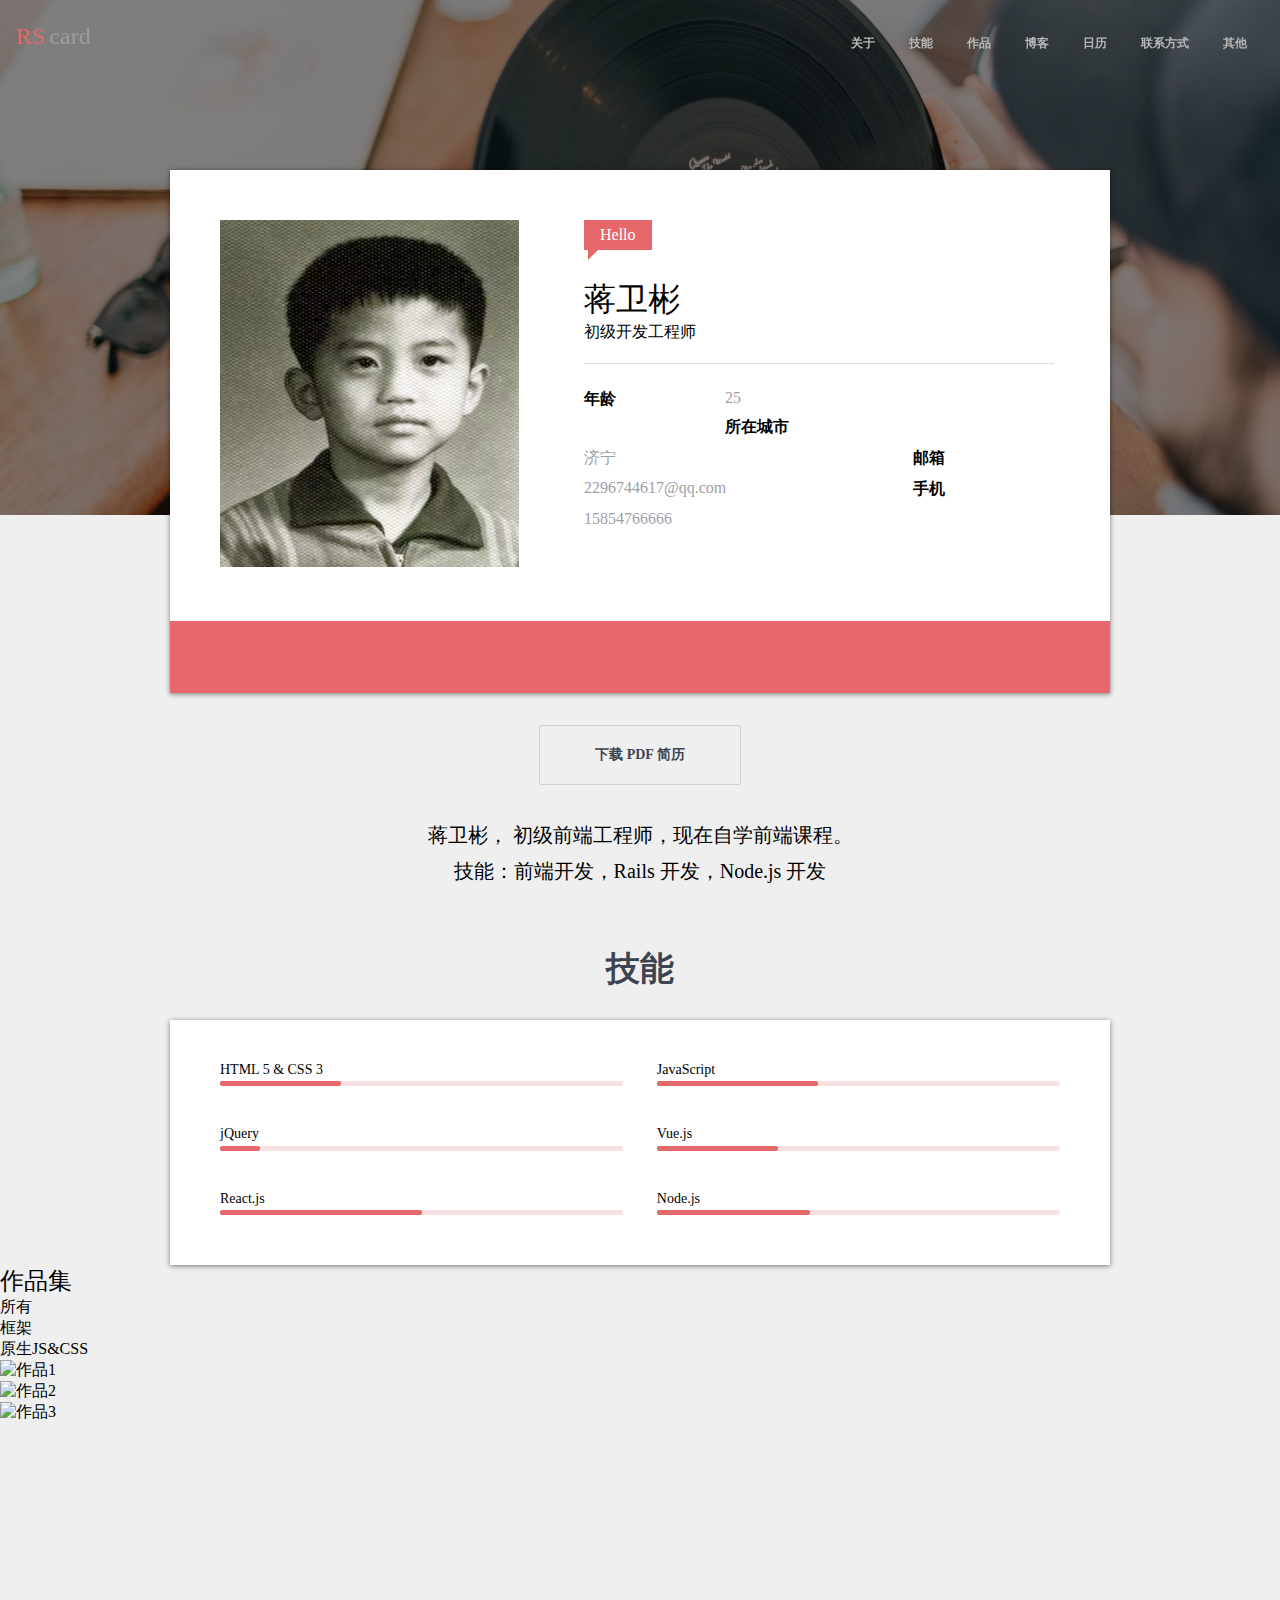
==== index.html @ 1ef12763 "Update index.html" ====
<!DOCTYPE html>
<html>
 <meta http-equiv="Content-Type" content="text/html; charset=utf-8" />
  <head>
    <title>蒋卫彬的个人简历</title>
    <link rel="stylesheet" href="./a.css">
    <script src="//at.alicdn.com/t/font_1127697_jwn58mnvg.js"></script>
    <style type="text/css">
      .icon {
         width: 1em; height: 1em;
         vertical-align: -0.15em;
         fill: currentColor;
         overflow: hidden;
      }
  </style>
  </head>
  <body>
    <div class="topNavBar">
      <div class="topNavBar-inner clearfix">
      <a class="logo" href="#" alt="logo" style="float: left; ">
        <span class="rs">RS</span><span class="card">card</span>
      </a>
      <nav style="float: right;">
        <ul class="clearfix">
          <li>
            <a href="#">关于</a>
          </li>
          <li>
            <a href="#">技能</a>
          </li>
          <li>
            <a href="#">作品</a>
          </li>
          <li>
            <a href="#">博客</a>
          </li>
          <li>
            <a href="#">日历</a>
          </li>
          <li>
            <a href="#">联系方式</a>
          </li>
          <li>
            <a href="#">其他</a>
          </li>
        </ul>
      </nav>
    </div>
  </div>
    <div class="banner">
      <div class="mask"></div>
    </div>
    <main style="">
      <div class="userCard">
        <div class="pictureAndText clearfix">
          <div class="picture">
            <img src="./img/timg.jpg" width="299" height="347" alt="头像">
          </div>
          <div class="text">
              <span class="welcome">Hello
                <span class="triangle"></span>
              </span>
              <h1>蒋卫彬</h1>
              <p>初级开发工程师</p>
              <hr>
              <dl>
                <dt>年龄</dt>
                <dd>25</dd>
                <dt>所在城市</dt>
                <dd>济宁</dd>
                <dt>邮箱</dt>
                <dd>2296744617@qq.com</dd>
                <dt>手机</dt>
                <dd>15854766666</dd>
              </dl>
            </div>
        </div>
        <footer class="media">
          <a href="https://jiang930215.github.io/xinxi/qq.html">
              <svg class="icon" aria-hidden="true">
                  <use xlink:href="#icon-qq"></use>
              </svg>
          </a>
          <a href="https://jiang930215.github.io/xinxi/weixin.html">
              <svg class="icon" aria-hidden="true">
                  <use xlink:href="#icon-weixin"></use>
              </svg>
          </a>
          <a href="https://github.com/jiang930215">
              <svg class="icon" aria-hidden="true">
                  <use xlink:href="#icon-git"></use>
              </svg>
          </a>
          <a href="https://www.zhihu.com/people/jiang-wei-bin-37/activities">
              <svg class="icon" aria-hidden="true">
                  <use xlink:href="#icon-zhihu1"></use>
              </svg>
          </a>
          <a href="https://www.jianshu.com/u/8b30bb9bf24a">
              <svg class="icon" aria-hidden="true">
                  <use xlink:href="#icon-jianshu"></use>
              </svg>
          </a>
        </footer>
      </div>
      <p class="downloadResume-wrapper">
        <a class="downloadResume" href="./resume.pdf" target="_blank" download>下载 PDF 简历</a>
      </p>

      <p class="selfIntroduction">
        蒋卫彬， 初级前端工程师，现在自学前端课程。<br>
        技能：前端开发，Rails 开发，Node.js 开发
      </p>

    </main>
    <section class="skills">
      <h2>技能</h2>
      <ol class="clearfix">
        <li>
         <h3>
          HTML 5 &amp; CSS 3
         </h3>
         <div class="progressBar">
           <div class="progress" style="width: 30%"></div>
         </div>
        </li>
        <li>
          <h3>
              JavaScript
          </h3>
            <div class="progressBar">
              <div class="progress" style="width: 40%"></div>
            </div>
          </li> 
          <li>
            <h3>
                jQuery
            </h3>
              <div class="progressBar">
               <div class="progress" style="width: 10%"></div>
             </div>
          </li> 
          <li>
            <h3>
                Vue.js
            </h3>
               <div class="progressBar">
                 <div class="progress" style="width: 30%"></div>
               </div>
           </li> 
           <li>
            <h3>
                React.js
            </h3>
                <div class="progressBar">
                  <div class="progress" style="width: 50%"></div>
                </div>
           </li> 
           <li>
              <h3>
                  Node.js
              </h3>
                <div class="progressBar">
                   <div class="progress" style="width: 38%"></div>
                </div>
           </li> 
      </ol>
    </section>
    <section class="portfolio">
      <h2>作品集</h2>
      <nav>
        <ol class="clearfix">
          <li id="portfolio1">所有</li>
          <li id="portfolio2">框架</li>
          <li id="portfolio3">原生JS&amp;CSS</li>
        </ol>
        <div id="portfolioBar" class="bar state-1">
          <div class="bar-inner"></div>
        </div>
      </nav>
     <script>
       portfolio1.onclick= function(){
         portfolioBar.className = 'bar state-1'
       }
       portfolio2.onclick= function(){
         portfolioBar.className = 'bar state-2'
       }
       portfolio3.onclick= function(){
         portfolioBar.className = 'bar state-3'
       }
     </script>
      <div class="works" style="height:597px;">
        <div class="big" style="top: 0; left: 0;">
          <img src="./img/1.jpg" alt="作品1">
        </div>
        <div class="small" style="top: 0; left: 645px;">
          <img src="./img/2.jpg" alt="作品2">
        </div>
        <div class="small" style="top: 298px; left: 645px;">
          <img src="./img/3.jpg" alt="作品3">
        </div>
      </div>

    </section>
  </body>
</html>
---- a.css ----
body{
  background:#efefef;
  margin: 0;
}
a{
   color: inherit;
   text-decoration: none;
}
*{
  margin: 0;padding: 0;
}
hr{
  height: 0;
  border: none;
  border-top: 1px solid #dedede;
}
ul,ol{
  list-style: none;
}
h1,h2,h3,h4,h5,h6{
  font-weight: normal;
}
.clearfix::after{
  content: '';
  display: block;
  clear: both;
}
.topNavBar {
  padding: 20px 0 20px 0;
  position: fixed;
  top: 0;
  left: 0;
  width: 100%;
}
.topNavBar-inner{
  padding: 0 16px 0 16px;
}
.topNavBar nav{
  padding-top: 7px;
  padding-bottom: 0px;
}
.topNavBar nav>ul{
  list-style: none;
  margin: 0;
  padding: 0;

}
.topNavBar nav>ul>li{
  float: left;
  margin-left: 17px;
  margin-right: 17px;
}
.topNavBar nav>ul>li>a{
  font-size: 12px;
  color: #B7B7B7;
  font-weight: bold;
  border-top: 3px solid transparent;
  border-bottom: 3px solid transparent;
  padding-top: 5px;
  padding-bottom: 5px;
  display: block;
}
.topNavBar nav>ul>li>a:hover{
  border-bottom: 3px solid #e06567;
}

.topNavBar .logo{
  font-size: 24px;
  font-family: "Arial Black";
  padding-top: 3px;
  padding-bottom: 4px;
 }
 .topNavBar .logo .rs{
  margin-right: 4px;
  color: #e6686a;
 }
.topNavBar .logo .card{
  color: #9a9da2;
}
.banner{
  height: 515px;
  background-image: url(./img/rs-cover.jpg);
  background-position: center center;
  background-size: cover;
}
.banner .mask{
  height: 515px;
  background-color: rgba(0, 0, 0,0.5);
}
.userCard{
  max-width: 940px;
  margin-left: auto;
  margin-right: auto;
  background-color: #ffffff;
  box-shadow: 0px 1px 5px 0px rgba(0,0,0,0.5);
}
.userCard .welcome{
  background: #e6686a;
  color: white;
  display: inline-block;
  padding: 4px 16px;
  line-height: 22px;
  position: relative;
  margin-bottom: 10px;
}
.userCard .welcome .triangle{
 display: block;
 border: 10px solid transparent;
 width: 0px;
 border-left-color:  #e6686a;
 border-top-width: 0px;
 position: absolute;
 left: 4px;
 top: 100%;
}
.userCard .picture{
  float: left;
}
.userCard .text{
  float: left;
  margin-left: 65px;
  width: 470px;
}
.userCard .text h1{
  margin-top: 18px;
}
.userCard .text hr{
  margin: 20px 0;
}
.userCard .pictureAndText{
  padding: 50px;
}
.userCard dl dt,
.userCard dl dd{
  float: left;
  padding: 5px 0;
}
.userCard dl dt{
  width: 30%;
  font-weight: bold;
}
.userCard dl dd{
  width: 70%;
  color: #9da0a7;
}
.userCard>footer.media{
  background:#e6686a;
  text-align: center;
}
.userCard>footer.media>a{
display: inline-block;
width: 40px;
line-height: 30px;
padding: 5px 0;
border-radius: 50%;
margin: 16px;
}
.userCard>footer.media>a:hover{
  background: #cf5d5f;
}
.userCard svg{
  width: 30px;
  height: 30px;
  fill: white;
  vertical-align: top;
}
body > main{
  margin-top: -345px;
}
body > main .downloadResume-wrapper{
  text-align:center;
}
body > main .downloadResume{
  font-size: 14px;
  line-height: 16px;
  padding: 21px 55px;
  border: 1px solid #cdcfd1;
  background: #EFEFEF;
  display: inline-block;
  border-radius: 2px;
  color: #3d4451;
  font-weight:bold;
  margin: 32px 0;
  transition: box-shadow 0.3s;
}
body > main .downloadResume:hover{
  box-shadow: 0px 4px 13px 0px rgba(0,0,0,0.2);
}
.selfIntroduction{
  max-width: 940px;
  margin-left: auto;
  margin-right: auto; 
  text-align: center;
  font-family: kaiti;
  line-height: 1.8;
  font-size: 20px;
}
section.skills{
  max-width: 940px;
  margin-left: auto;
  margin-right: auto; 
  margin-top: 60px;
}
section.skills>h2{
  text-align: center;
  color: #3d4451;
  font-size: 34px;
  line-height: 1.2;
  font-weight: 600;
  text-align: center;
}
section.skills h3{
  font-size: 14px;
  line-height:1.1;
  padding-right: 40px;
}
section.skills>ol{
  background: white;
  box-shadow: 0px 1px 5px 0px rgba(0,0,0,0.5);
  padding: 42px 50px 10px;
  margin-top: 30px;
}
section.skills>ol>li{
  float: left;
  width: 48%;
  box-sizing: border-box;
}
section.skills>ol>li:nth-child(even){
  float:right;
}
section.skills .progressBar{
  height: 5px;
  background: #fae1e1;
  border-radius: 2px;
  margin: 4px 0 40px;
}
section.skills .progressBar> .progress{
  height: 5px;
  background: #e6686a;
  width: 70%;
  border-radius: 2px;
}
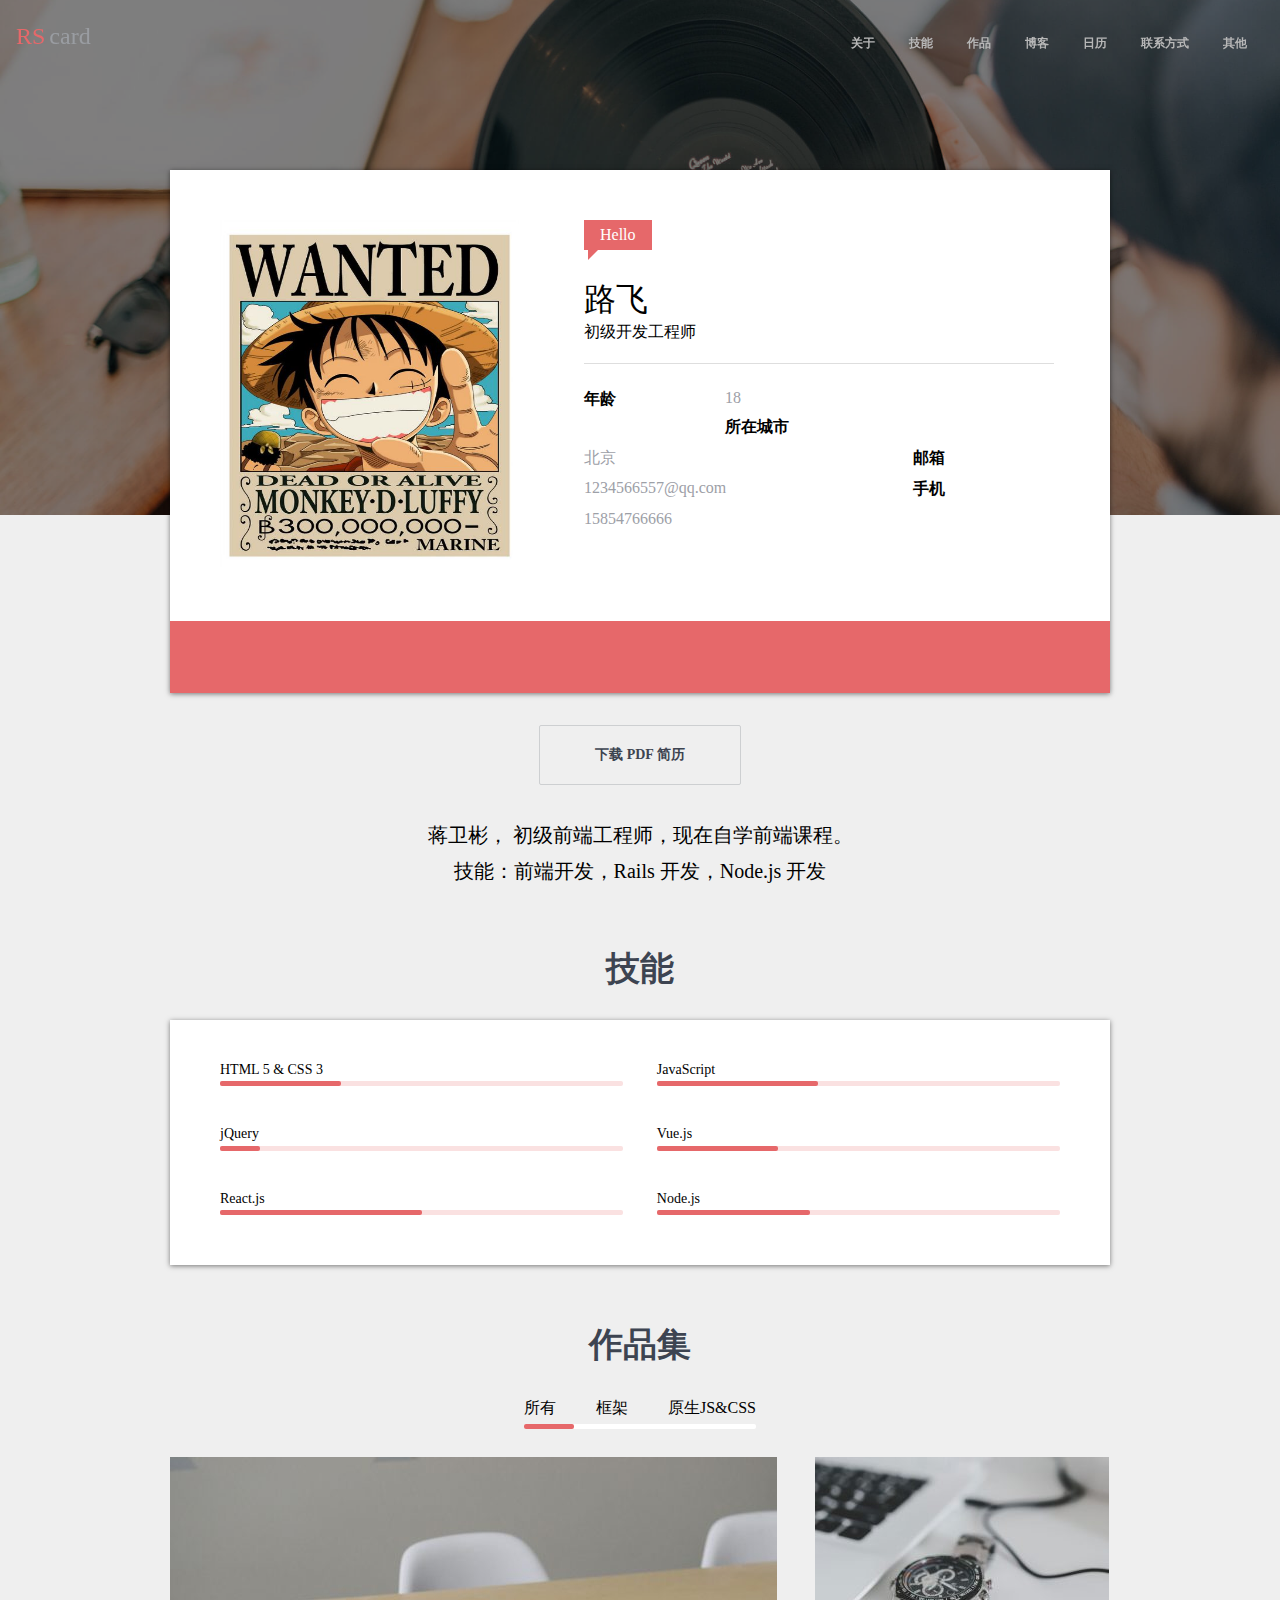
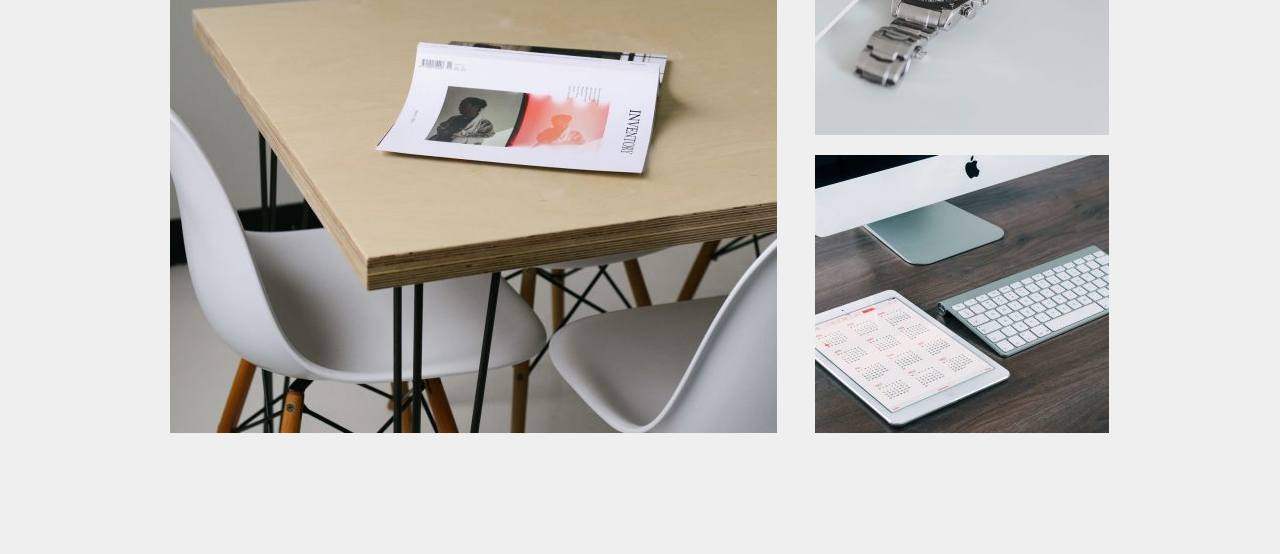
==== commit 1880bcfe: "Update index.html" ====
--- a/index.html
+++ b/index.html
@@ -2,7 +2,7 @@
 <html>
  <meta http-equiv="Content-Type" content="text/html; charset=utf-8" />
   <head>
-    <title>蒋卫彬的个人简历</title>
+    <title>路飞的个人简历</title>
     <link rel="stylesheet" href="./a.css">
     <script src="//at.alicdn.com/t/font_1127697_jwn58mnvg.js"></script>
     <style type="text/css">
@@ -60,16 +60,16 @@
               <span class="welcome">Hello
                 <span class="triangle"></span>
               </span>
-              <h1>蒋卫彬</h1>
+              <h1>路飞</h1>
               <p>初级开发工程师</p>
               <hr>
               <dl>
                 <dt>年龄</dt>
-                <dd>25</dd>
+                <dd>18</dd>
                 <dt>所在城市</dt>
-                <dd>济宁</dd>
+                <dd>北京</dd>
                 <dt>邮箱</dt>
-                <dd>2296744617@qq.com</dd>
+                <dd>1234566557@qq.com</dd>
                 <dt>手机</dt>
                 <dd>15854766666</dd>
               </dl>
--- a/a.css
+++ b/a.css
@@ -195,19 +195,20 @@
   line-height: 1.8;
   font-size: 20px;
 }
-section.skills{
+section.skills,
+section.portfolio{
   max-width: 940px;
   margin-left: auto;
   margin-right: auto; 
   margin-top: 60px;
 }
-section.skills>h2{
+section.skills>h2,
+section.portfolio>h2{
   text-align: center;
   color: #3d4451;
   font-size: 34px;
   line-height: 1.2;
   font-weight: 600;
-  text-align: center;
 }
 section.skills h3{
   font-size: 14px;
@@ -226,7 +227,7 @@
   box-sizing: border-box;
 }
 section.skills>ol>li:nth-child(even){
-  float:right;
+  float:right; 
 }
 section.skills .progressBar{
   height: 5px;
@@ -239,4 +240,61 @@
   background: #e6686a;
   width: 70%;
   border-radius: 2px;
-}+}
+section.portfolio{
+  text-align: center;
+  margin-bottom: 100px;
+}
+section.portfolio > nav{
+  text-align: center;
+}
+section.portfolio > nav > ol{
+margin: 0 auto;
+display: inline-block;
+vertical-align: top;
+}
+section.portfolio > nav > ol > li{
+  float: left;
+  margin-left: 40px;
+  cursor: pointer;
+}
+section.portfolio > nav > ol >li:first-child{
+margin-left: 0;
+}
+section.portfolio > nav{
+  display: inline-block;
+  vertical-align: top;
+  margin-top: 32px;
+}
+section.portfolio > nav .bar{
+  height: 5px;
+  background: white;
+  margin-top: 5px;
+  margin-bottom: 28px;
+  border-radius: 2px;
+}
+section.portfolio > nav .bar-inner{
+height: 100%;
+background: #e6686a;
+border-radius: 2px;
+transition: all 0.3s;
+}
+section.portfolio > nav .bar.state-1 .bar-inner{
+  margin-left: 0;
+  width: 50px;
+}
+section.portfolio > nav .bar.state-2 .bar-inner{
+  margin-left: 65px;
+  width: 50px;
+}
+section.portfolio > nav .bar.state-3 .bar-inner{
+  margin-left: 140px;
+  width: 96px;
+}
+section.portfolio .works{
+  position: relative;
+}
+section.portfolio .works > .big,
+section.portfolio .works > .small{
+  position: absolute;
+}
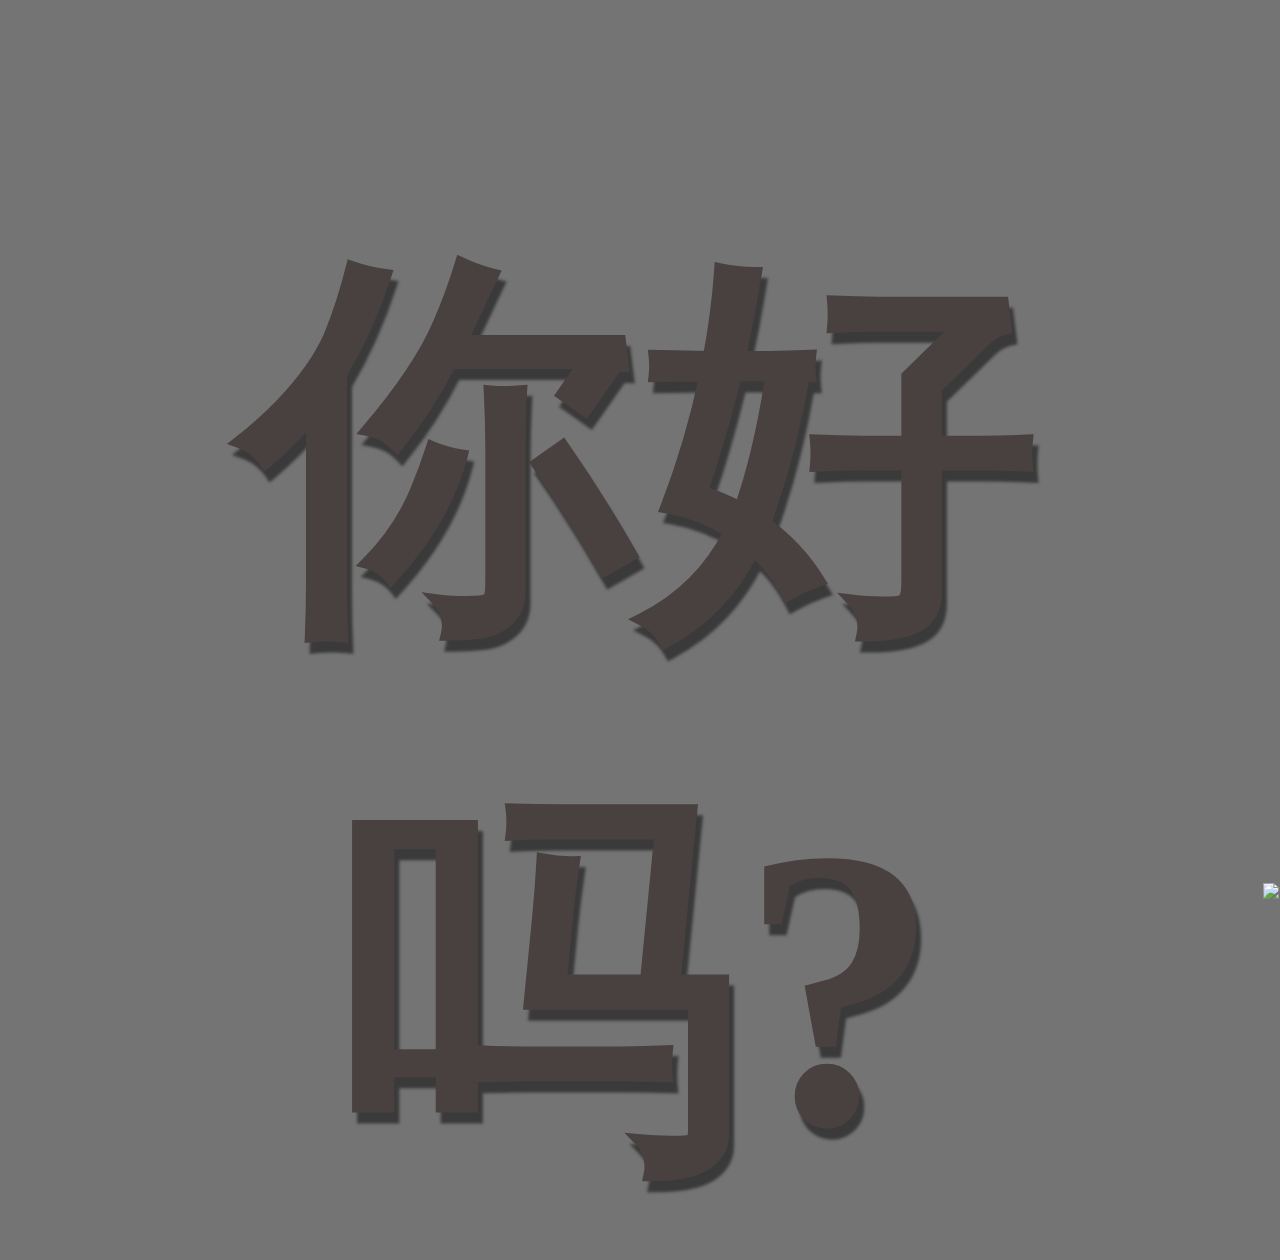
==== commit eefac6c8: "Add files via upload" ====
--- a/index.html
+++ b/index.html
@@ -1,206 +1,48 @@
 <!DOCTYPE html>
-<html>
- <meta http-equiv="Content-Type" content="text/html; charset=utf-8" />
-  <head>
-    <title>路飞的个人简历</title>
-    <link rel="stylesheet" href="./a.css">
-    <script src="//at.alicdn.com/t/font_1127697_jwn58mnvg.js"></script>
-    <style type="text/css">
-      .icon {
-         width: 1em; height: 1em;
-         vertical-align: -0.15em;
-         fill: currentColor;
-         overflow: hidden;
-      }
-  </style>
-  </head>
-  <body>
-    <div class="topNavBar">
-      <div class="topNavBar-inner clearfix">
-      <a class="logo" href="#" alt="logo" style="float: left; ">
-        <span class="rs">RS</span><span class="card">card</span>
-      </a>
-      <nav style="float: right;">
-        <ul class="clearfix">
-          <li>
-            <a href="#">关于</a>
-          </li>
-          <li>
-            <a href="#">技能</a>
-          </li>
-          <li>
-            <a href="#">作品</a>
-          </li>
-          <li>
-            <a href="#">博客</a>
-          </li>
-          <li>
-            <a href="#">日历</a>
-          </li>
-          <li>
-            <a href="#">联系方式</a>
-          </li>
-          <li>
-            <a href="#">其他</a>
-          </li>
-        </ul>
-      </nav>
-    </div>
+<html lang="en">
+<head>
+  <meta charset="UTF-8">
+  <meta name="viewport" content="width=device-width, initial-scale=1.0">
+  <meta http-equiv="X-UA-Compatible" content="ie=edge">
+  <style>
+  *{
+  margin: 0;
+  padding: 0;
+  font-family: \5E7C\5706;
+}
+body {
+  background-color: #747474;
+}
+.welcome {
+  text-align: center;
+  margin-top: 180px;
+}
+.welcome h1 {
+  display: inline-block;
+  text-decoration:none;
+  color: #494040;
+  font-size: 400px;
+  font-weight: 700;
+  text-shadow: 5px 11px 3px rgba(0,0,0,0.5);
+}
+.welcome p {
+  font-size: 20px;
+  font-weight: 400;
+  color: rgb(109, 101, 101);
+  margin-top: 10px;
+}
+img {
+  position: absolute;
+  bottom: 1px;
+  right: 1px;
+}</style>
+  <title>perter</title>
+</head>
+<body>
+  <div class="welcome">
+    <h1>你好吗?</h1>
+    <!-- <p>欢迎来到我的世界</p> -->
   </div>
-    <div class="banner">
-      <div class="mask"></div>
-    </div>
-    <main style="">
-      <div class="userCard">
-        <div class="pictureAndText clearfix">
-          <div class="picture">
-            <img src="./img/timg.jpg" width="299" height="347" alt="头像">
-          </div>
-          <div class="text">
-              <span class="welcome">Hello
-                <span class="triangle"></span>
-              </span>
-              <h1>路飞</h1>
-              <p>初级开发工程师</p>
-              <hr>
-              <dl>
-                <dt>年龄</dt>
-                <dd>18</dd>
-                <dt>所在城市</dt>
-                <dd>北京</dd>
-                <dt>邮箱</dt>
-                <dd>1234566557@qq.com</dd>
-                <dt>手机</dt>
-                <dd>15854766666</dd>
-              </dl>
-            </div>
-        </div>
-        <footer class="media">
-          <a href="https://jiang930215.github.io/xinxi/qq.html">
-              <svg class="icon" aria-hidden="true">
-                  <use xlink:href="#icon-qq"></use>
-              </svg>
-          </a>
-          <a href="https://jiang930215.github.io/xinxi/weixin.html">
-              <svg class="icon" aria-hidden="true">
-                  <use xlink:href="#icon-weixin"></use>
-              </svg>
-          </a>
-          <a href="https://github.com/jiang930215">
-              <svg class="icon" aria-hidden="true">
-                  <use xlink:href="#icon-git"></use>
-              </svg>
-          </a>
-          <a href="https://www.zhihu.com/people/jiang-wei-bin-37/activities">
-              <svg class="icon" aria-hidden="true">
-                  <use xlink:href="#icon-zhihu1"></use>
-              </svg>
-          </a>
-          <a href="https://www.jianshu.com/u/8b30bb9bf24a">
-              <svg class="icon" aria-hidden="true">
-                  <use xlink:href="#icon-jianshu"></use>
-              </svg>
-          </a>
-        </footer>
-      </div>
-      <p class="downloadResume-wrapper">
-        <a class="downloadResume" href="./resume.pdf" target="_blank" download>下载 PDF 简历</a>
-      </p>
-
-      <p class="selfIntroduction">
-        蒋卫彬， 初级前端工程师，现在自学前端课程。<br>
-        技能：前端开发，Rails 开发，Node.js 开发
-      </p>
-
-    </main>
-    <section class="skills">
-      <h2>技能</h2>
-      <ol class="clearfix">
-        <li>
-         <h3>
-          HTML 5 &amp; CSS 3
-         </h3>
-         <div class="progressBar">
-           <div class="progress" style="width: 30%"></div>
-         </div>
-        </li>
-        <li>
-          <h3>
-              JavaScript
-          </h3>
-            <div class="progressBar">
-              <div class="progress" style="width: 40%"></div>
-            </div>
-          </li> 
-          <li>
-            <h3>
-                jQuery
-            </h3>
-              <div class="progressBar">
-               <div class="progress" style="width: 10%"></div>
-             </div>
-          </li> 
-          <li>
-            <h3>
-                Vue.js
-            </h3>
-               <div class="progressBar">
-                 <div class="progress" style="width: 30%"></div>
-               </div>
-           </li> 
-           <li>
-            <h3>
-                React.js
-            </h3>
-                <div class="progressBar">
-                  <div class="progress" style="width: 50%"></div>
-                </div>
-           </li> 
-           <li>
-              <h3>
-                  Node.js
-              </h3>
-                <div class="progressBar">
-                   <div class="progress" style="width: 38%"></div>
-                </div>
-           </li> 
-      </ol>
-    </section>
-    <section class="portfolio">
-      <h2>作品集</h2>
-      <nav>
-        <ol class="clearfix">
-          <li id="portfolio1">所有</li>
-          <li id="portfolio2">框架</li>
-          <li id="portfolio3">原生JS&amp;CSS</li>
-        </ol>
-        <div id="portfolioBar" class="bar state-1">
-          <div class="bar-inner"></div>
-        </div>
-      </nav>
-     <script>
-       portfolio1.onclick= function(){
-         portfolioBar.className = 'bar state-1'
-       }
-       portfolio2.onclick= function(){
-         portfolioBar.className = 'bar state-2'
-       }
-       portfolio3.onclick= function(){
-         portfolioBar.className = 'bar state-3'
-       }
-     </script>
-      <div class="works" style="height:597px;">
-        <div class="big" style="top: 0; left: 0;">
-          <img src="./img/1.jpg" alt="作品1">
-        </div>
-        <div class="small" style="top: 0; left: 645px;">
-          <img src="./img/2.jpg" alt="作品2">
-        </div>
-        <div class="small" style="top: 298px; left: 645px;">
-          <img src="./img/3.jpg" alt="作品3">
-        </div>
-      </div>
-
-    </section>
-  </body>
-</html>
+<a href="https://jiangweibin.top/"><img src="img.png"></a>
+</body>
+</html>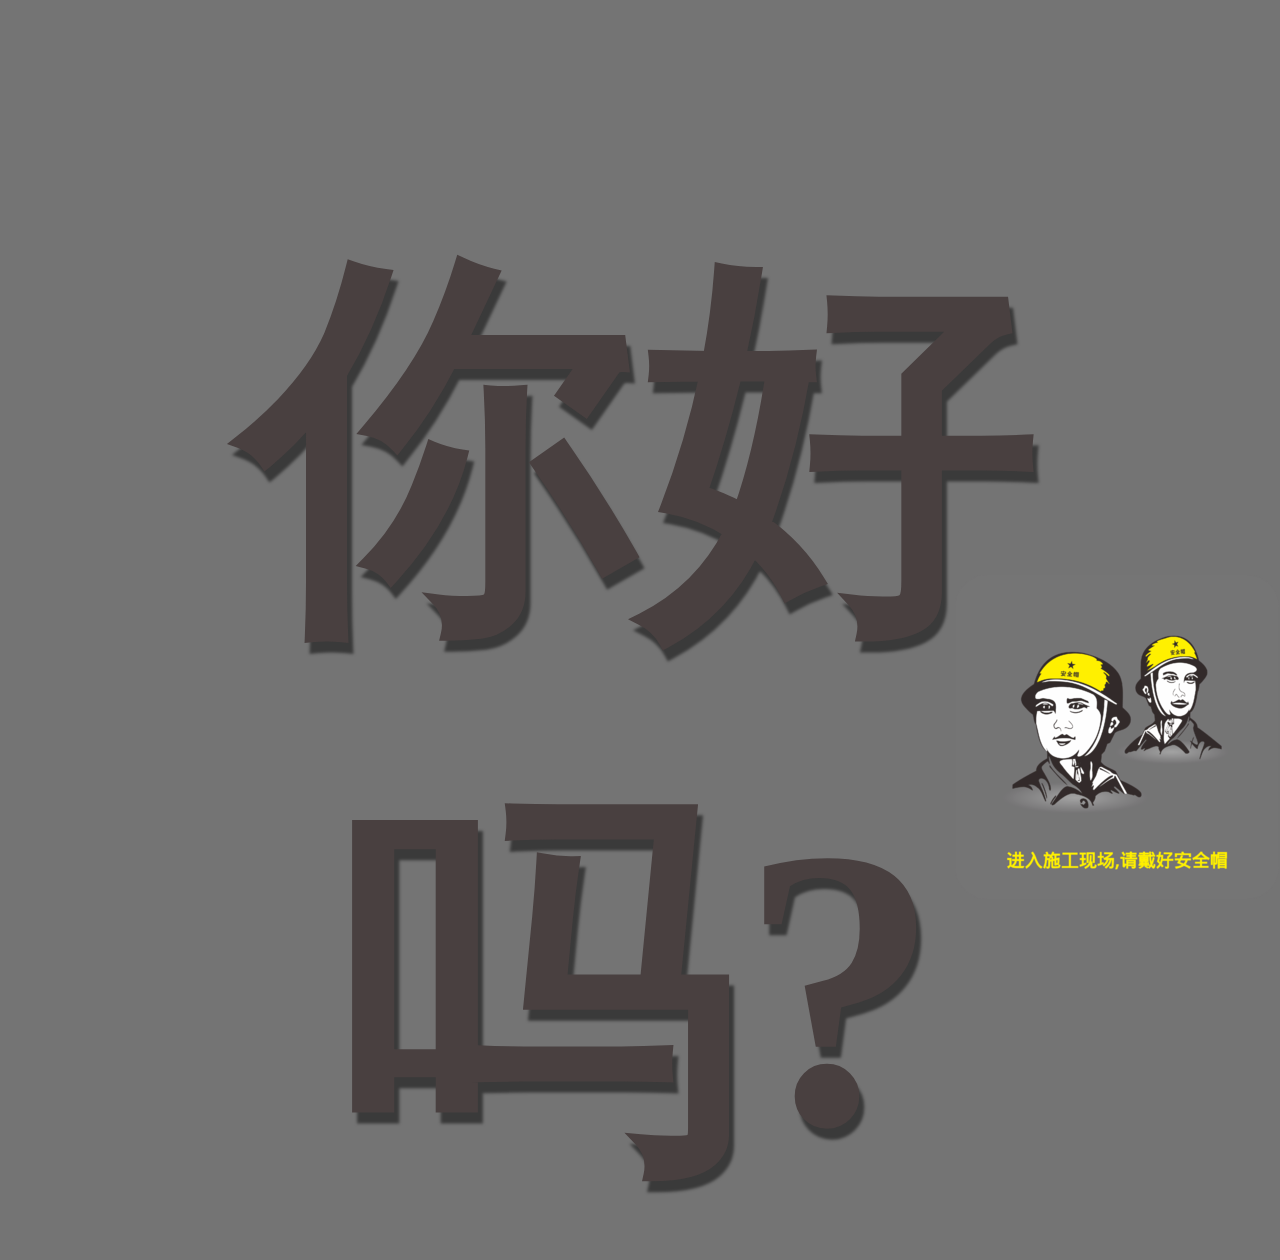
==== commit 38393bbe: "Update index.html" ====
--- a/index.html
+++ b/index.html
@@ -43,6 +43,6 @@
     <h1>你好吗?</h1>
     <!-- <p>欢迎来到我的世界</p> -->
   </div>
-<a href="https://jiangweibin.top/"><img src="img.png"></a>
+<a href="https://jiangweibin.top/"><img src="img/img.png"></a>
 </body>
-</html>+</html>
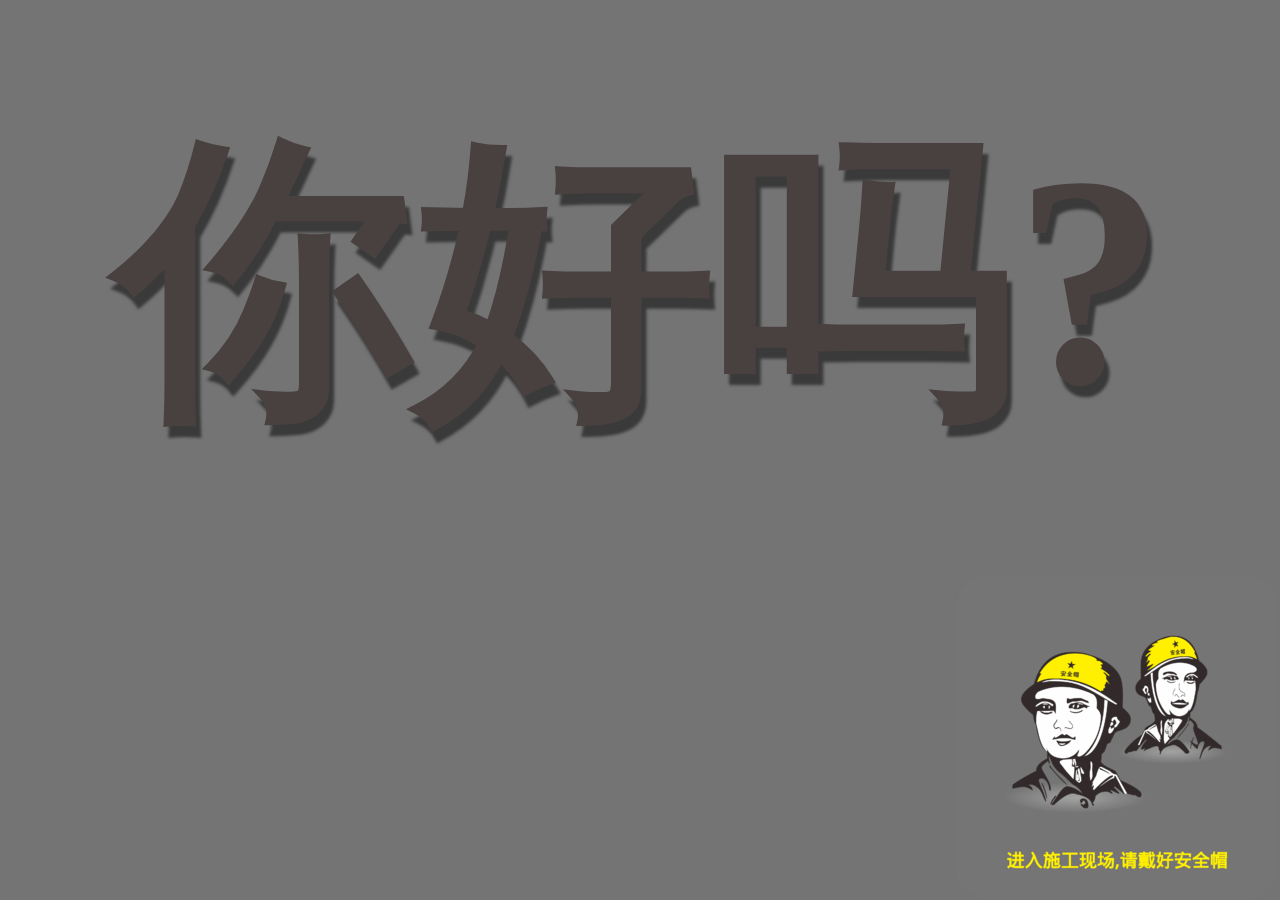
==== commit cc7a5c28: "Update index.html" ====
--- a/index.html
+++ b/index.html
@@ -15,13 +15,13 @@
 }
 .welcome {
   text-align: center;
-  margin-top: 180px;
+  margin-top: 80px;
 }
 .welcome h1 {
   display: inline-block;
   text-decoration:none;
   color: #494040;
-  font-size: 400px;
+  font-size: 300px;
   font-weight: 700;
   text-shadow: 5px 11px 3px rgba(0,0,0,0.5);
 }
